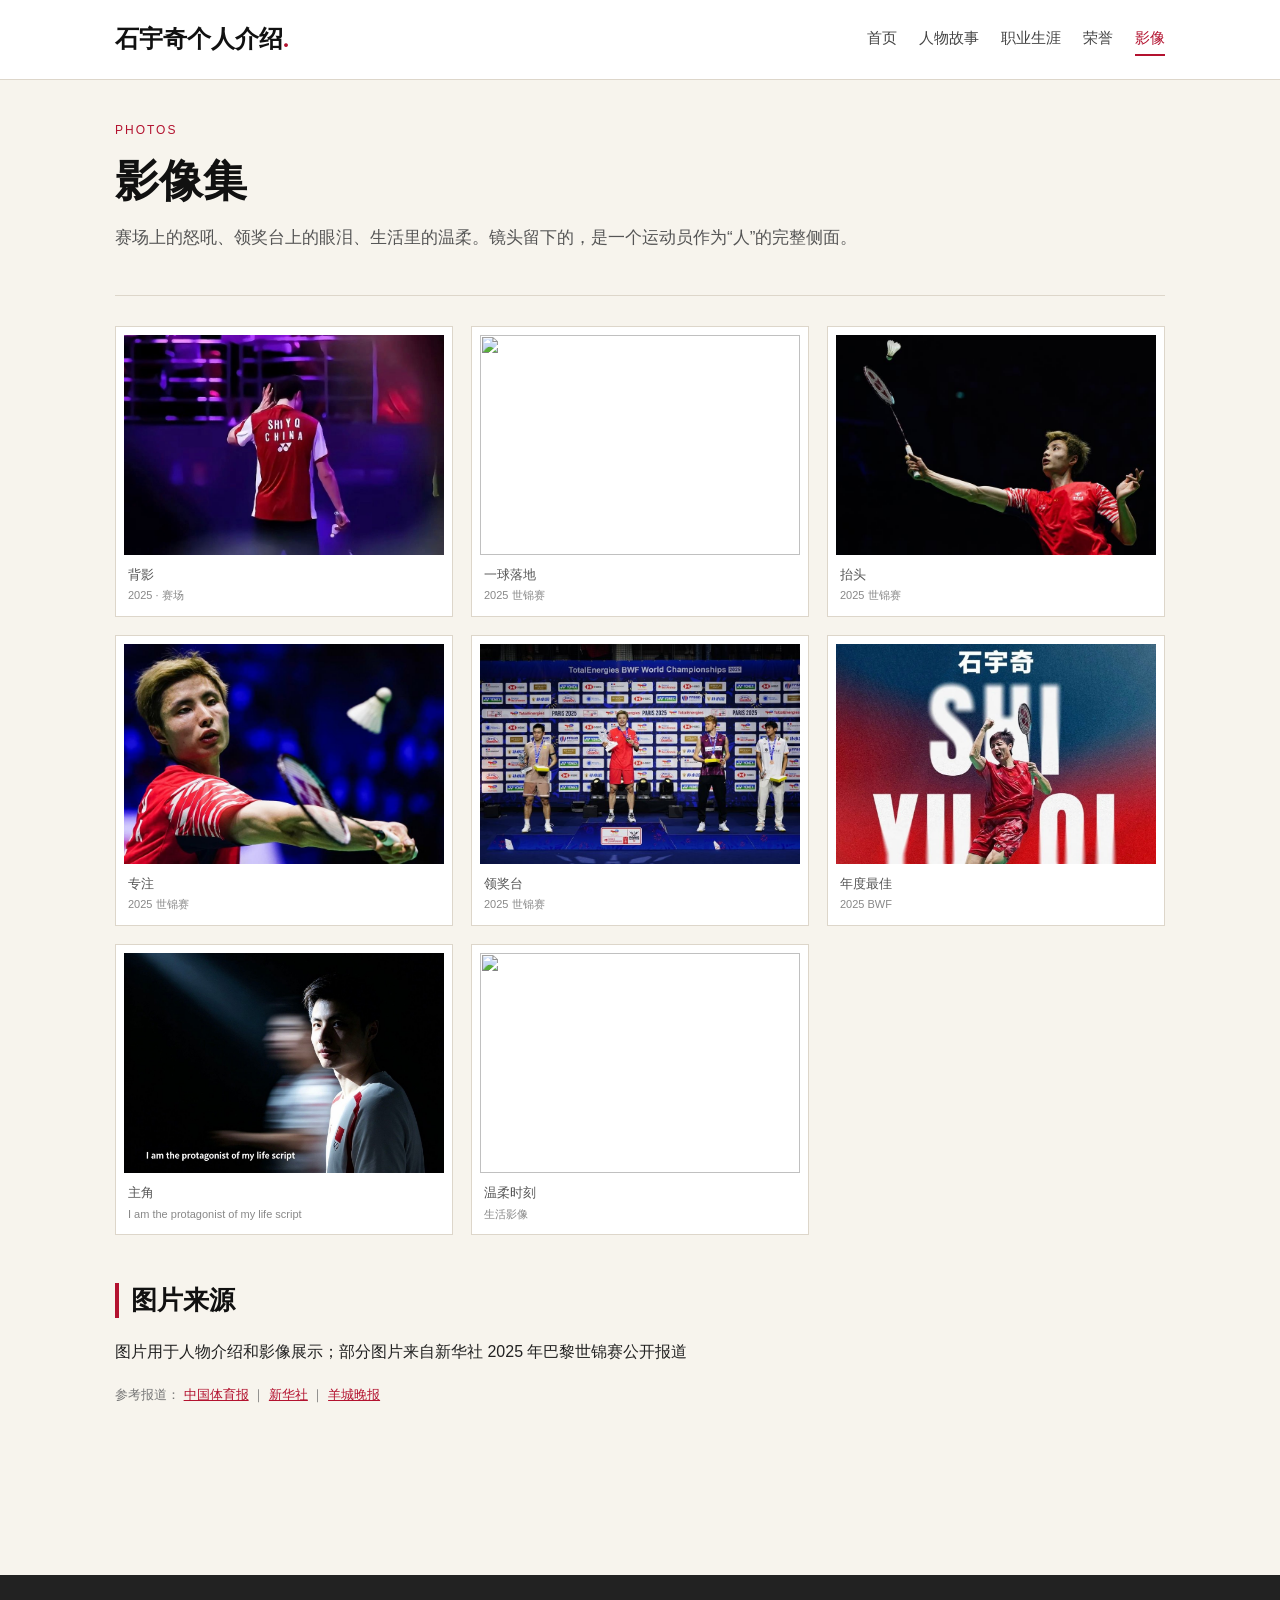
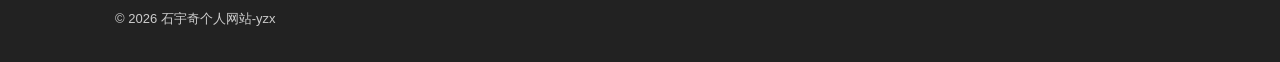
==== gallery.html @ f5c70c80 "Add files via upload" ====
<!DOCTYPE html>
<html lang="zh-CN">
<head>
  <meta charset="UTF-8">
  <meta name="viewport" content="width=device-width, initial-scale=1.0">
  <title>影像｜石宇奇</title>
  <meta name="description" content="石宇奇影像集：赛场、领奖台、年度最佳与生活瞬间。">
  <link rel="icon" href="assets/favicon.svg" type="image/svg+xml">
  <link rel="stylesheet" href="css/style.css">
</head>
<body>

  <header class="site-header">
    <div class="container header-inner">
      <a class="logo" href="index.html">石宇奇个人介绍<span>.</span></a>
      <nav class="nav">
        <a href="index.html">首页</a>
        <a href="story.html">人物故事</a>
        <a href="career.html">职业生涯</a>
        <a href="honors.html">荣誉</a>
        <a class="active" href="gallery.html">影像</a>
      </nav>
    </div>
  </header>

  <main class="container">

    <div class="page-head">
      <p class="kicker">PHOTOS</p>
      <h1>影像集</h1>
      <p class="lead">赛场上的怒吼、领奖台上的眼泪、生活里的温柔。镜头留下的，是一个运动员作为“人”的完整侧面。</p>
    </div>

    <div class="gallery">
      <figure>
        <img src="assets/img/hero-back.jpg" alt="石宇奇身穿红色球衣背对镜头">
        <figcaption>背影<span>2025 · 赛场</span></figcaption>
      </figure>
      <figure>
        <img src="../IMG_1653(20261110-202735).jpg" alt=""/>
<figcaption>一球落地<span>2025 世锦赛</span></figcaption>
      </figure>
      <figure>
        <img src="assets/img/xinhua-final.jpg" alt="石宇奇在 2025 年世锦赛决赛中击球">
        <figcaption>抬头<span>2025 世锦赛</span></figcaption>
      </figure>
      <figure>
        <img src="assets/img/xinhua-match.jpg" alt="石宇奇在 2025 年世锦赛比赛中专注击球">
        <figcaption>专注<span>2025 世锦赛</span></figcaption>
      </figure>
      <figure>
        <img src="assets/img/xinhua-ceremony.jpg" alt="2025 年世锦赛男单领奖台">
        <figcaption>领奖台<span>2025 世锦赛</span></figcaption>
      </figure>
      <figure>
        <img src="assets/img/award-2025.jpg" alt="2025 年 BWF 年度最佳男单海报">
        <figcaption>年度最佳<span>2025 BWF</span></figcaption>
      </figure>
      <figure>
        <img src="assets/img/portrait.jpg" alt="石宇奇在暗色光影中的肖像">
        <figcaption>主角<span>I am the protagonist of my life script</span></figcaption>
      </figure>
      <figure>
        <img src="../IMG_1652(20261110-201041).jpg" alt=""/>
        <figcaption>温柔时刻<span>生活影像</span></figcaption>
      </figure>
    </div>

    <section class="section">
      <div class="section-title">
        <h2>图片来源</h2>
      </div>
      <p>图片用于人物介绍和影像展示；部分图片来自新华社 2025 年巴黎世锦赛公开报道</p>
      <p class="note">
        参考报道：
        <a href="https://www.sport.gov.cn/n20001280/n20067662/n20067613/c29294714/content.html" target="_blank" rel="noopener">中国体育报</a> ｜
        <a href="http://english.news.cn/20250921/96a5889697874427a4f80883fb770c23/c.html" target="_blank" rel="noopener">新华社</a> ｜
        <a href="https://sports.ycwb.com/ikinvkbtkj/content_53640203.htm" target="_blank" rel="noopener">羊城晚报</a>
      </p>
    </section>

  </main>

  <footer class="site-footer">
    <div class="container">
      <p>© 2026 石宇奇个人网站-yzx</p>
      
    </div>
  </footer>

</body>
</html>
---- css/style.css ----
@charset "UTF-8";

/* =========================================================
   石宇奇个人网站 · 简单版
   适合 Dreamweaver 初学者阅读和修改
   ========================================================= */

* {
  box-sizing: border-box;
}

body {
  margin: 0;
  background: #f7f4ed;
  color: #222222;
  font-family: "Microsoft YaHei", "PingFang SC", Arial, sans-serif;
  font-size: 16px;
  line-height: 1.8;
  overflow-x: hidden;
}

img {
  display: block;
  max-width: 100%;
}

figure {
  margin: 0 0 24px;
}

a {
  color: #b3122f;
}

h1,
h2,
h3 {
  color: #111111;
  font-family: "Songti SC", "SimSun", "Times New Roman", serif;
  font-weight: bold;
  line-height: 1.35;
}

h1 {
  margin: 0 0 12px;
  font-size: 44px;
}

h2 {
  margin: 0 0 18px;
  font-size: 28px;
}

h3 {
  margin: 0 0 8px;
  font-size: 20px;
}

p {
  margin: 0 0 16px;
}

.container {
  width: 90%;
  max-width: 1050px;
  margin: 0 auto;
}

/* 顶部导航 */
.site-header {
  background: #ffffff;
  border-bottom: 1px solid #ddd6ca;
}

.header-inner {
  display: flex;
  flex-wrap: wrap;
  align-items: center;
  justify-content: space-between;
  gap: 16px 30px;
  padding: 18px 0;
}

.logo {
  color: #111111;
  font-family: "Songti SC", "SimSun", serif;
  font-size: 24px;
  font-weight: bold;
  text-decoration: none;
}

.logo span {
  color: #b3122f;
}

.nav {
  display: flex;
  flex-wrap: wrap;
  gap: 22px;
}

.nav a {
  padding-bottom: 3px;
  border-bottom: 2px solid transparent;
  color: #444444;
  font-size: 15px;
  text-decoration: none;
  white-space: nowrap;
}

.nav a:hover,
.nav a.active {
  border-bottom-color: #b3122f;
  color: #b3122f;
}

/* 页面主体 */
main {
  padding: 40px 0 60px;
}

.kicker {
  margin: 0 0 10px;
  color: #b3122f;
  font-size: 12px;
  letter-spacing: 2px;
}

.lead {
  max-width: 760px;
  color: #555555;
  font-size: 17px;
}

.page-head {
  margin-bottom: 30px;
  padding-bottom: 25px;
  border-bottom: 1px solid #ddd6ca;
}

.section {
  margin: 48px 0;
}

.section-title {
  margin-bottom: 20px;
  padding-left: 12px;
  border-left: 4px solid #b3122f;
}

.section-title h2 {
  margin: 0;
  font-size: 26px;
}

.section-title p {
  margin: 4px 0 0;
  color: #777777;
  font-size: 13px;
}

.caption {
  margin-top: 6px;
  color: #777777;
  font-size: 12px;
}

.note {
  color: #777777;
  font-size: 13px;
}

/* 首页大图区 */
.hero {
  display: flex;
  align-items: center;
  gap: 36px;
  margin-bottom: 48px;
}

.hero-text {
  flex: 1;
}

.hero-text h1 {
  font-size: 52px;
}

.hero-en {
  margin: 0 0 16px;
  color: #b3122f;
  font-size: 18px;
  letter-spacing: 4px;
}

.hero-text > p {
  color: #555555;
}

.hero-image {
  flex: 1.25;
}

.hero-image img {
  width: 100%;
  height: 330px;
  border: 1px solid #ddd6ca;
  object-fit: cover;
}

.button {
  display: inline-block;
  margin-top: 8px;
  padding: 10px 20px;
  background: #b3122f;
  color: #ffffff;
  font-size: 14px;
  text-decoration: none;
}

.button:hover {
  background: #8c0d24;
}

/* 图文两栏 */
.two-column {
  display: flex;
  align-items: flex-start;
  gap: 36px;
}

.two-column .text,
.two-column .photo {
  flex: 1;
}

.photo img {
  width: 100%;
  border: 1px solid #ddd6ca;
}

.story-image {
  width: 100%;
  max-height: 480px;
  border: 1px solid #ddd6ca;
  object-fit: cover;
  object-position: center top;
}

/* 数据块 */
.facts {
  display: flex;
  flex-wrap: wrap;
  gap: 14px;
}

.fact {
  flex: 1 1 180px;
  padding: 18px;
  border: 1px solid #ddd6ca;
  background: #ffffff;
}

.fact strong {
  display: block;
  color: #b3122f;
  font-family: "Songti SC", "SimSun", serif;
  font-size: 30px;
  line-height: 1.2;
}

.fact span {
  color: #666666;
  font-size: 13px;
}

/* 卡片 */
.cards {
  display: flex;
  flex-wrap: wrap;
  gap: 20px;
}

.card {
  flex: 1 1 280px;
  border: 1px solid #ddd6ca;
  background: #ffffff;
}

.card img {
  width: 100%;
  height: 200px;
  object-fit: cover;
}

.card-text {
  padding: 16px;
}

.card-text p {
  margin: 6px 0 0;
  color: #666666;
  font-size: 14px;
}

/* 引用 */
blockquote {
  margin: 36px 0;
  padding: 18px 22px;
  border-left: 4px solid #b3122f;
  background: #ffffff;
  color: #333333;
  font-family: "Songti SC", "SimSun", serif;
  font-size: 20px;
}

blockquote cite {
  display: block;
  margin-top: 10px;
  color: #777777;
  font-family: "Microsoft YaHei", "PingFang SC", Arial, sans-serif;
  font-size: 12px;
  font-style: normal;
}

/* 表格 */
.table-wrap {
  overflow-x: auto;
}

table {
  width: 100%;
  border-collapse: collapse;
  background: #ffffff;
  font-size: 14px;
}

th,
td {
  padding: 10px 12px;
  border: 1px solid #ddd6ca;
  text-align: left;
  vertical-align: top;
}

th {
  background: #eee8dd;
  font-weight: bold;
}

/* 普通列表 */
.simple-list {
  margin: 0;
  padding-left: 22px;
}

.simple-list li {
  margin-bottom: 8px;
}

/* 图片集 */
.gallery {
  display: grid;
  grid-template-columns: repeat(3, 1fr);
  gap: 18px;
}

.gallery figure {
  margin: 0;
  padding: 8px;
  border: 1px solid #ddd6ca;
  background: #ffffff;
}

.gallery img {
  width: 100%;
  height: 220px;
  object-fit: cover;
}

.gallery figcaption {
  padding: 8px 4px 2px;
  color: #555555;
  font-size: 13px;
}

.gallery figcaption span {
  display: block;
  color: #888888;
  font-size: 11px;
}

/* 页面链接 */
.link-list {
  display: flex;
  flex-wrap: wrap;
  gap: 12px;
  margin-top: 18px;
}

.link-list a {
  padding: 10px 16px;
  border: 1px solid #ddd6ca;
  background: #ffffff;
  color: #333333;
  font-size: 14px;
  text-decoration: none;
}

.link-list a:hover {
  border-color: #b3122f;
  color: #b3122f;
}

/* 页脚 */
.site-footer {
  margin-top: 60px;
  padding: 28px 0;
  background: #222222;
  color: #cccccc;
  font-size: 13px;
}

.site-footer a {
  color: #ffffff;
}

.site-footer p {
  margin: 4px 0;
}

/* 手机适配 */
@media (max-width: 760px) {
  h1 {
    font-size: 34px;
  }

  .header-inner {
    display: block;
  }

  .nav {
    margin-top: 10px;
    gap: 10px 16px;
  }

  .hero {
    display: block;
  }

  .hero-text h1 {
    font-size: 40px;
  }

  .hero-image {
    margin-top: 24px;
  }

  .hero-image img {
    height: 240px;
  }

  .two-column {
    display: block;
  }

  .photo {
    margin-top: 20px;
  }

  .gallery {
    grid-template-columns: 1fr;
  }

  .gallery img {
    height: auto;
  }

  .nav {
    gap: 14px;
  }

  .nav a {
    font-size: 14px;
  }

  main {
    padding-top: 25px;
  }

  .section {
    margin: 36px 0;
  }
}
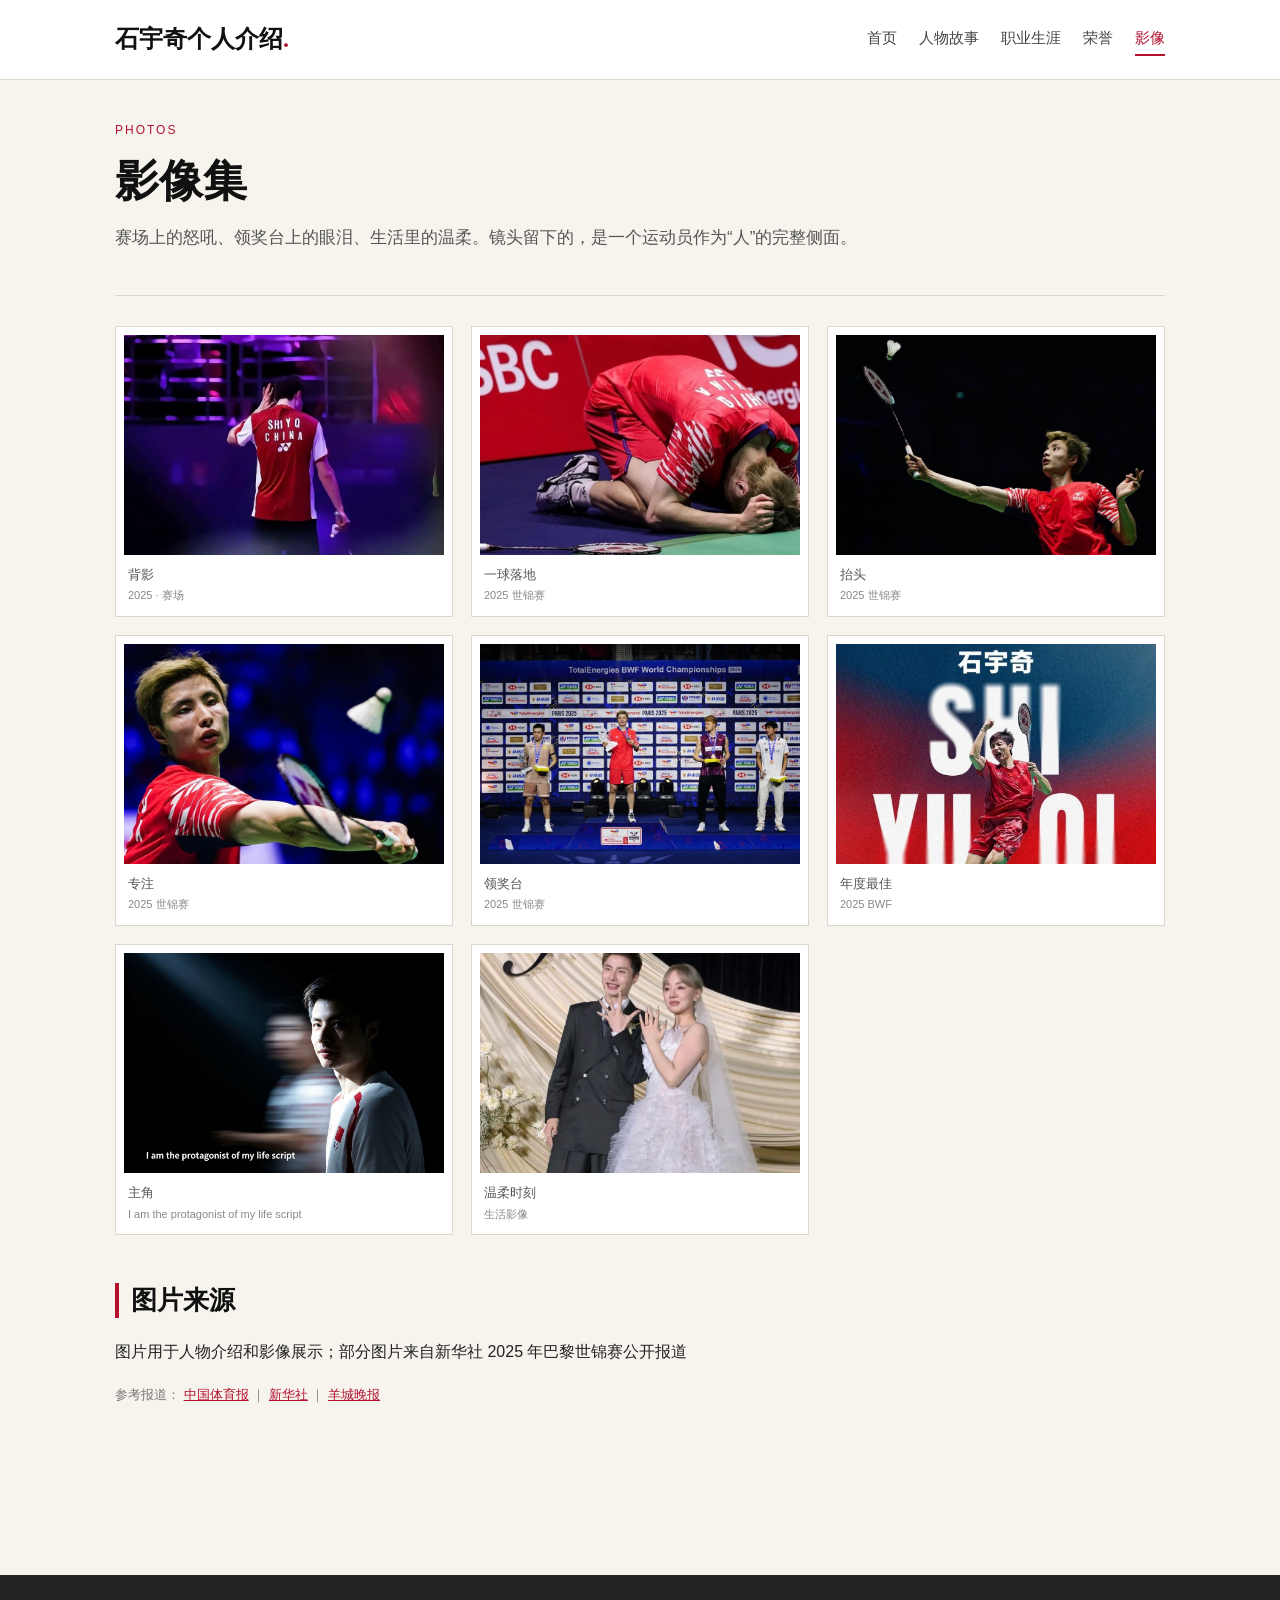
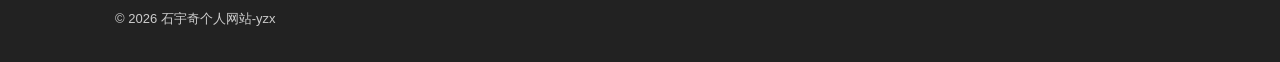
==== commit c646b401: "Fix image sources and captions in gallery.html Updated image sources and captions in the gallery sec" ====
--- a/gallery.html
+++ b/gallery.html
@@ -37,7 +37,7 @@
         <figcaption>背影<span>2025 · 赛场</span></figcaption>
       </figure>
       <figure>
-        <img src="../IMG_1653(20261110-202735).jpg" alt=""/>
+        <img src="assets/img/point-fall.jpg" alt="">
 <figcaption>一球落地<span>2025 世锦赛</span></figcaption>
       </figure>
       <figure>
@@ -61,7 +61,7 @@
         <figcaption>主角<span>I am the protagonist of my life script</span></figcaption>
       </figure>
       <figure>
-        <img src="../IMG_1652(20261110-201041).jpg" alt=""/>
+       <img src="assets/img/soft-moment.jpg" alt="">
         <figcaption>温柔时刻<span>生活影像</span></figcaption>
       </figure>
     </div>
